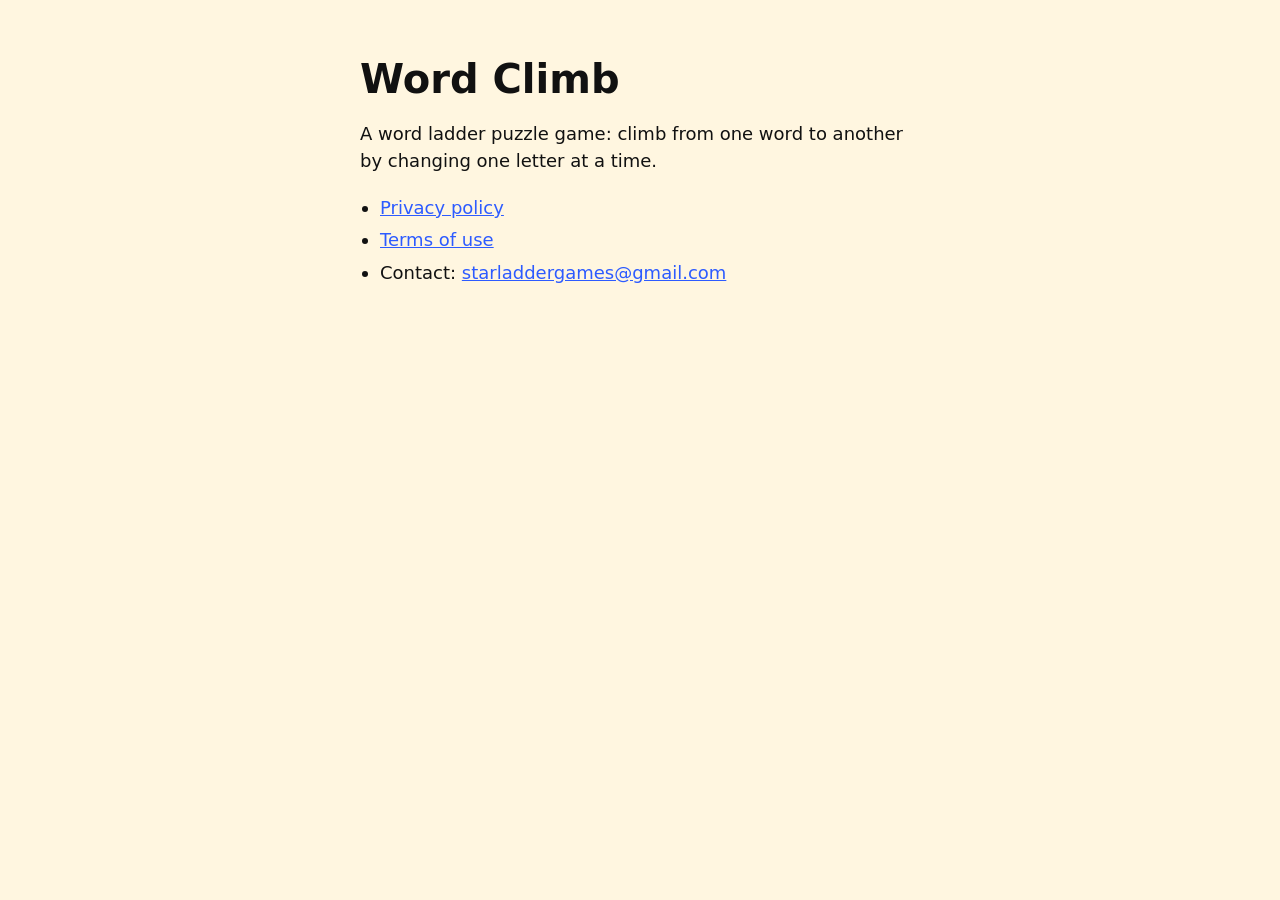
==== index.html @ 8f14c70f "Word Climb website: home page, legal pages, app-ads.txt" ====
<!doctype html>
<html lang="en">
<head>
<meta charset="utf-8">
<meta name="viewport" content="width=device-width, initial-scale=1">
<title>Word Climb</title>
<style>
  body { margin: 0; background: #FFF6E0; color: #111111; font-family: system-ui, -apple-system, "Segoe UI", Roboto, sans-serif; }
  main { max-width: 560px; margin: 0 auto; padding: 56px 20px; }
  h1 { font-size: 40px; margin: 0 0 8px; }
  p { font-size: 18px; line-height: 1.5; }
  a { color: #2D5BFF; }
  ul { padding-left: 20px; font-size: 18px; line-height: 1.8; }
</style>
</head>
<body>
<main>
  <h1>Word Climb</h1>
  <p>A word ladder puzzle game: climb from one word to another by changing one letter at a time.</p>
  <ul>
    <li><a href="legal/privacy-policy.html">Privacy policy</a></li>
    <li><a href="legal/terms-of-use.html">Terms of use</a></li>
    <li>Contact: <a href="mailto:starladdergames@gmail.com">starladdergames@gmail.com</a></li>
  </ul>
</main>
</body>
</html>
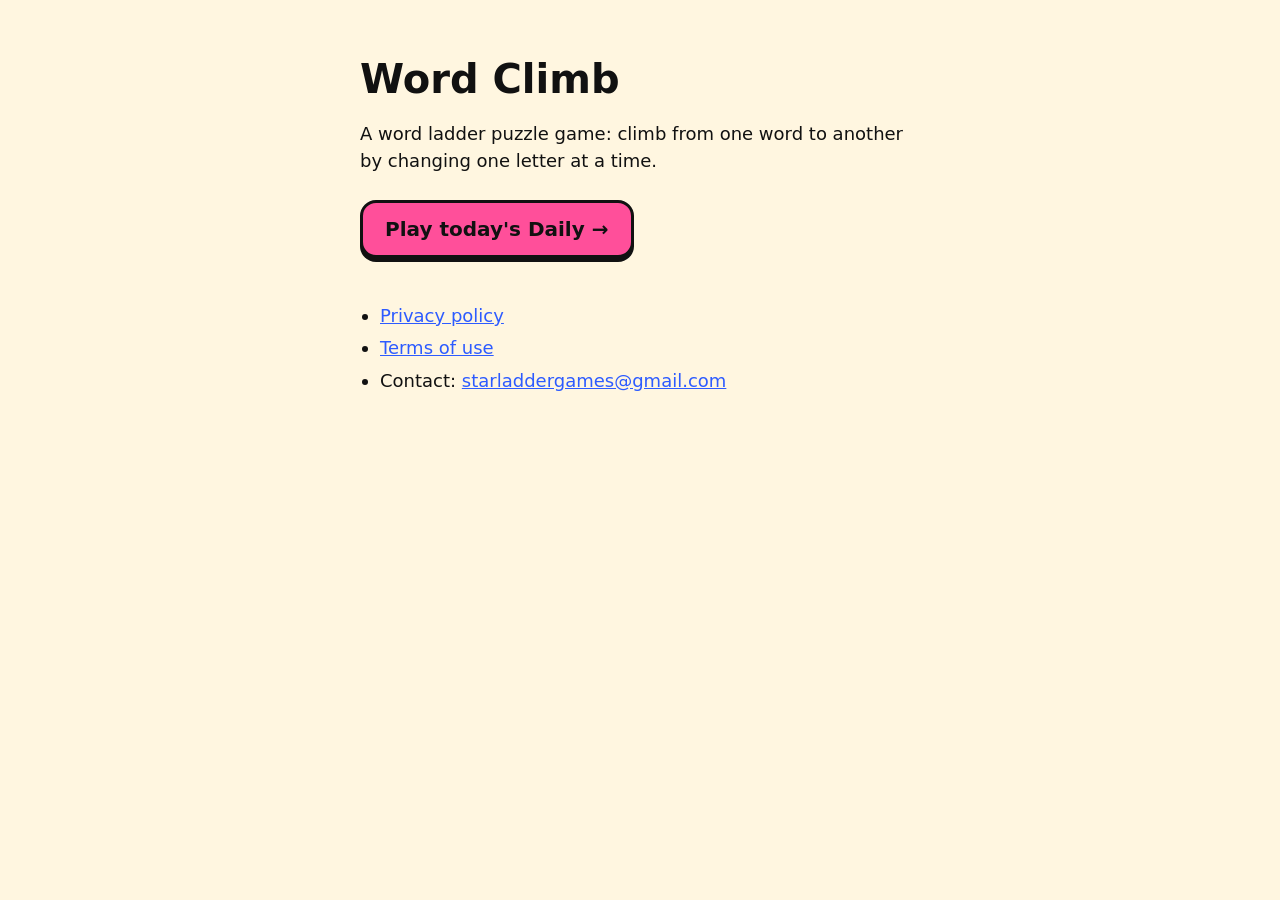
==== commit 74687cb7: "Daily in the browser: today's word ladder, same puzzle as the app; home page links to it" ====
--- a/index.html
+++ b/index.html
@@ -4,6 +4,11 @@
 <meta charset="utf-8">
 <meta name="viewport" content="width=device-width, initial-scale=1">
 <title>Word Climb</title>
+<meta name="description" content="Word Climb: a word ladder puzzle game. Climb from one word to another, one letter at a time. Play today's Daily in your browser.">
+<meta property="og:title" content="Word Climb">
+<meta property="og:description" content="A word ladder puzzle game. Play today's Daily in your browser.">
+<meta property="og:image" content="https://wordclimb.github.io/daily/og-image.png">
+<link rel="icon" type="image/png" href="daily/icon.png">
 <style>
   body { margin: 0; background: #FFF6E0; color: #111111; font-family: system-ui, -apple-system, "Segoe UI", Roboto, sans-serif; }
   main { max-width: 560px; margin: 0 auto; padding: 56px 20px; }
@@ -11,12 +16,15 @@
   p { font-size: 18px; line-height: 1.5; }
   a { color: #2D5BFF; }
   ul { padding-left: 20px; font-size: 18px; line-height: 1.8; }
+  .play { display: inline-block; margin: 8px 0 24px; padding: 14px 22px; border: 3px solid #111111; border-radius: 16px;
+          background: #FF4F9A; color: #111111; font-size: 20px; font-weight: 800; text-decoration: none; box-shadow: 0 4px 0 #111111; }
 </style>
 </head>
 <body>
 <main>
   <h1>Word Climb</h1>
   <p>A word ladder puzzle game: climb from one word to another by changing one letter at a time.</p>
+  <a class="play" href="daily/">Play today's Daily →</a>
   <ul>
     <li><a href="legal/privacy-policy.html">Privacy policy</a></li>
     <li><a href="legal/terms-of-use.html">Terms of use</a></li>
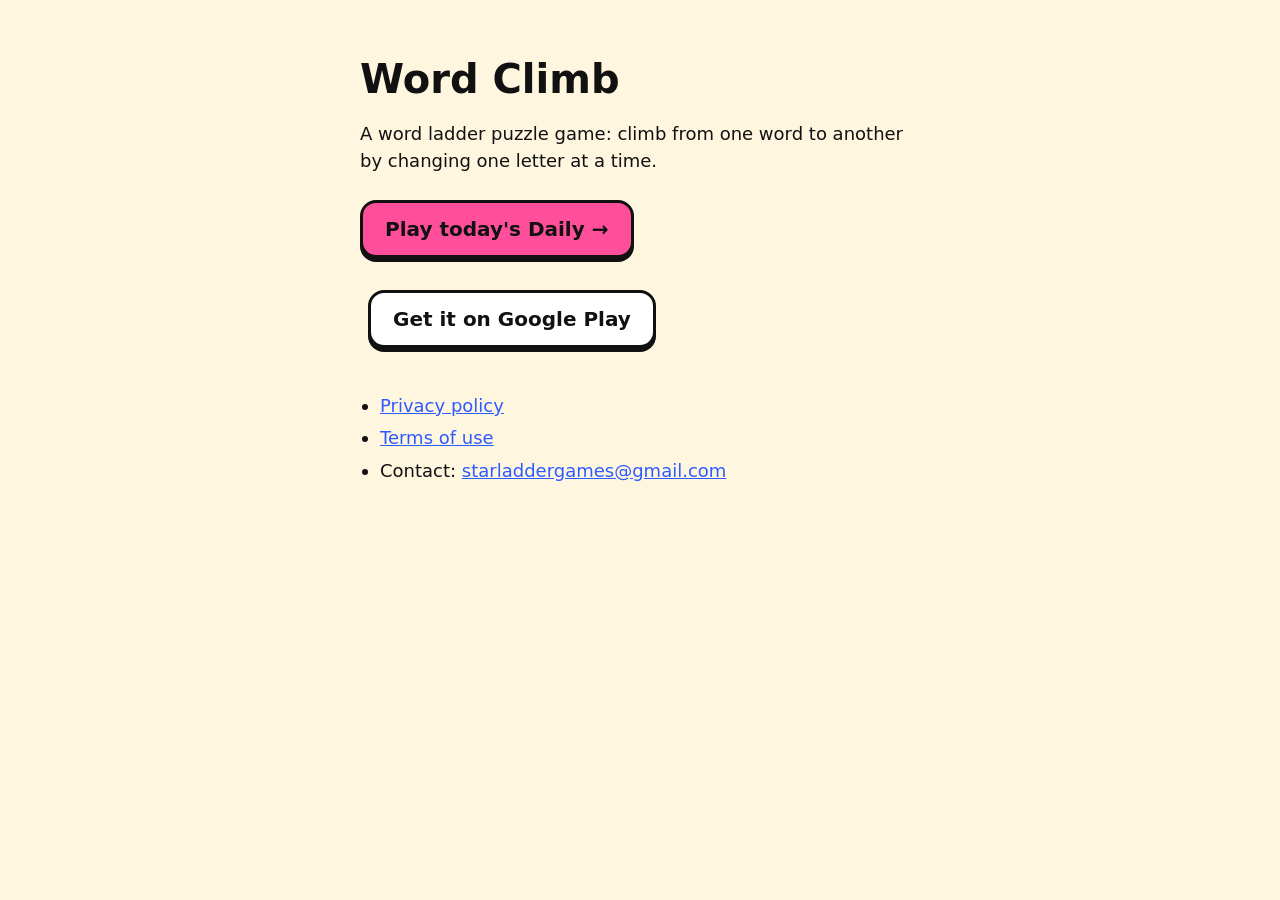
==== commit 75b03e2d: "Word Climb is on Google Play: store button and share text match the app" ====
--- a/index.html
+++ b/index.html
@@ -18,6 +18,7 @@
   ul { padding-left: 20px; font-size: 18px; line-height: 1.8; }
   .play { display: inline-block; margin: 8px 0 24px; padding: 14px 22px; border: 3px solid #111111; border-radius: 16px;
           background: #FF4F9A; color: #111111; font-size: 20px; font-weight: 800; text-decoration: none; box-shadow: 0 4px 0 #111111; }
+  .store { background: #FFFFFF; margin-left: 8px; }
 </style>
 </head>
 <body>
@@ -25,6 +26,7 @@
   <h1>Word Climb</h1>
   <p>A word ladder puzzle game: climb from one word to another by changing one letter at a time.</p>
   <a class="play" href="daily/">Play today's Daily →</a>
+  <a class="play store" href="https://play.google.com/store/apps/details?id=com.garnergames.starladder">Get it on Google Play</a>
   <ul>
     <li><a href="legal/privacy-policy.html">Privacy policy</a></li>
     <li><a href="legal/terms-of-use.html">Terms of use</a></li>
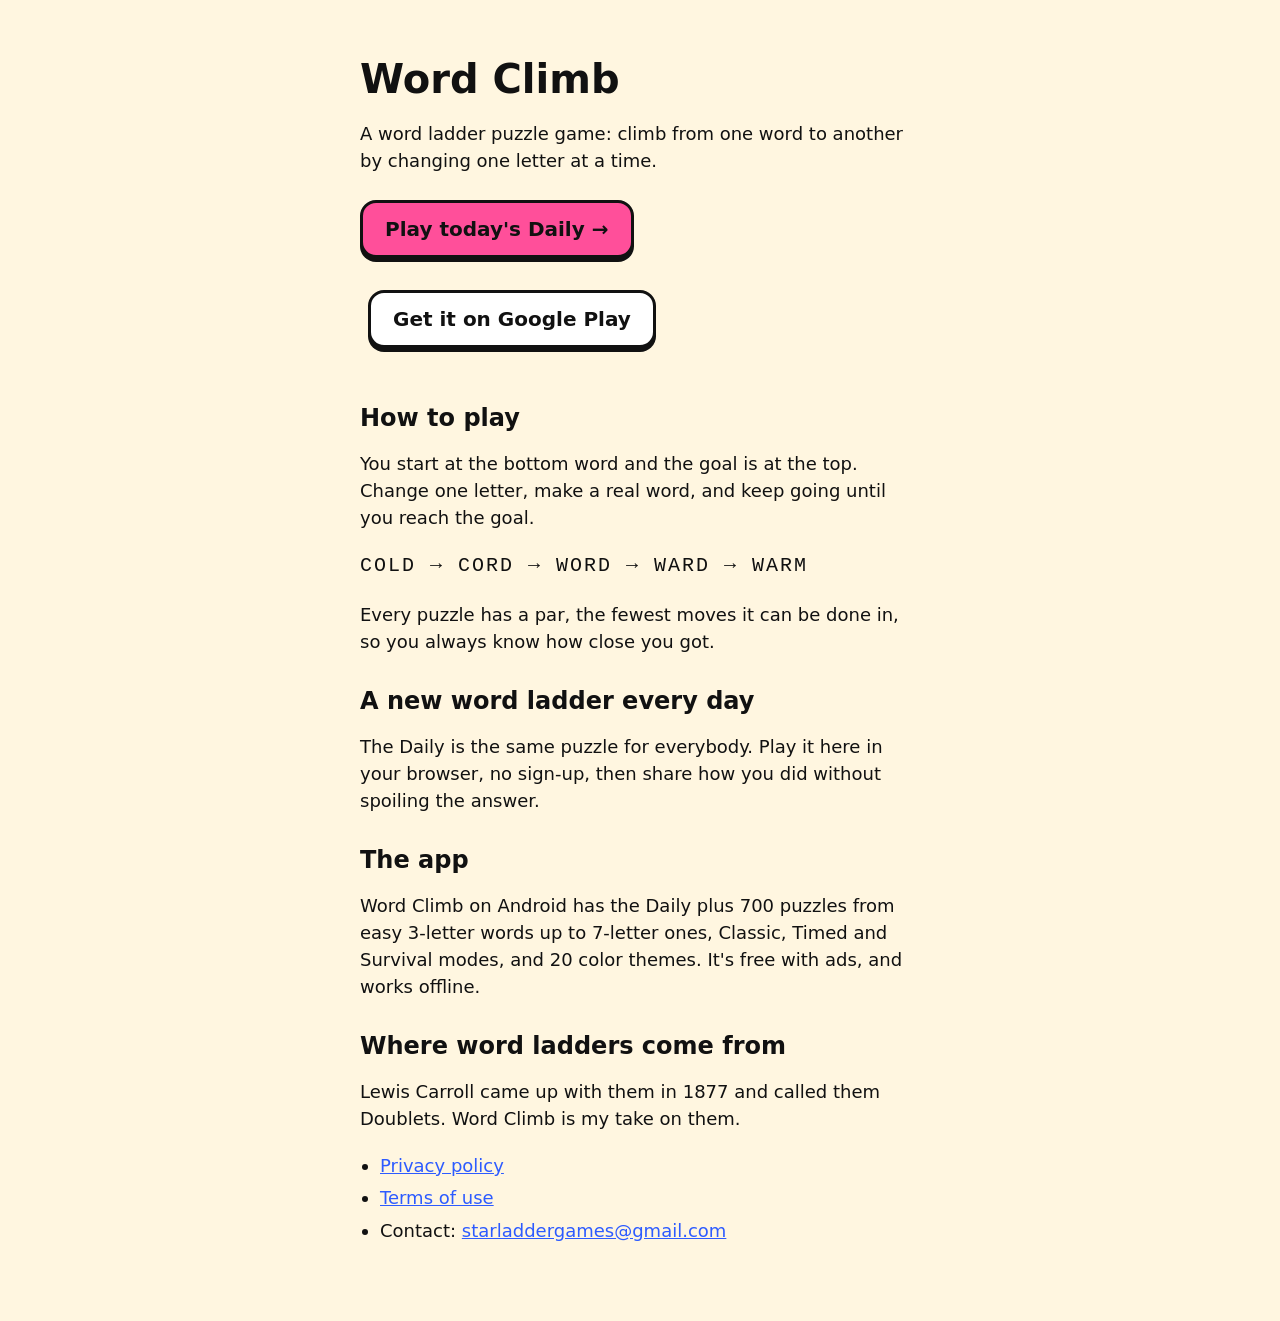
==== commit 6bbfe5cb: "Help search engines find the Daily: titles, how-to-play text, sitemap" ====
--- a/index.html
+++ b/index.html
@@ -3,22 +3,41 @@
 <head>
 <meta charset="utf-8">
 <meta name="viewport" content="width=device-width, initial-scale=1">
-<title>Word Climb</title>
-<meta name="description" content="Word Climb: a word ladder puzzle game. Climb from one word to another, one letter at a time. Play today's Daily in your browser.">
-<meta property="og:title" content="Word Climb">
-<meta property="og:description" content="A word ladder puzzle game. Play today's Daily in your browser.">
+<title>Word Climb: a free daily word ladder puzzle</title>
+<meta name="description" content="Word Climb is a word ladder puzzle. Change one letter at a time to climb from one word to another. Play today's free Daily in your browser, or get the app on Google Play.">
+<link rel="canonical" href="https://wordclimb.github.io/">
+<meta property="og:type" content="website">
+<meta property="og:url" content="https://wordclimb.github.io/">
+<meta property="og:title" content="Word Climb: a free daily word ladder puzzle">
+<meta property="og:description" content="Change one letter at a time to climb from one word to another. A new puzzle every day.">
 <meta property="og:image" content="https://wordclimb.github.io/daily/og-image.png">
+<meta name="twitter:card" content="summary_large_image">
 <link rel="icon" type="image/png" href="daily/icon.png">
+<script type="application/ld+json">
+{
+  "@context": "https://schema.org",
+  "@type": "MobileApplication",
+  "name": "Word Climb: Word Ladder Puzzle",
+  "operatingSystem": "Android",
+  "applicationCategory": "GameApplication",
+  "url": "https://play.google.com/store/apps/details?id=com.garnergames.starladder",
+  "description": "A word ladder puzzle. Change one letter at a time to climb from the start word to the goal word. A new Daily puzzle every day, 700 puzzles in the library, and timed modes.",
+  "offers": { "@type": "Offer", "price": "0", "priceCurrency": "USD" },
+  "author": { "@type": "Organization", "name": "amze games", "email": "starladdergames@gmail.com" }
+}
+</script>
 <style>
   body { margin: 0; background: #FFF6E0; color: #111111; font-family: system-ui, -apple-system, "Segoe UI", Roboto, sans-serif; }
   main { max-width: 560px; margin: 0 auto; padding: 56px 20px; }
   h1 { font-size: 40px; margin: 0 0 8px; }
+  h2 { font-size: 24px; margin: 32px 0 8px; }
   p { font-size: 18px; line-height: 1.5; }
   a { color: #2D5BFF; }
   ul { padding-left: 20px; font-size: 18px; line-height: 1.8; }
   .play { display: inline-block; margin: 8px 0 24px; padding: 14px 22px; border: 3px solid #111111; border-radius: 16px;
           background: #FF4F9A; color: #111111; font-size: 20px; font-weight: 800; text-decoration: none; box-shadow: 0 4px 0 #111111; }
   .store { background: #FFFFFF; margin-left: 8px; }
+  .ladder { font-family: ui-monospace, Consolas, monospace; font-size: 20px; letter-spacing: 2px; }
 </style>
 </head>
 <body>
@@ -27,6 +46,21 @@
   <p>A word ladder puzzle game: climb from one word to another by changing one letter at a time.</p>
   <a class="play" href="daily/">Play today's Daily →</a>
   <a class="play store" href="https://play.google.com/store/apps/details?id=com.garnergames.starladder">Get it on Google Play</a>
+
+  <h2>How to play</h2>
+  <p>You start at the bottom word and the goal is at the top. Change one letter, make a real word, and keep going until you reach the goal.</p>
+  <p class="ladder">COLD → CORD → WORD → WARD → WARM</p>
+  <p>Every puzzle has a par, the fewest moves it can be done in, so you always know how close you got.</p>
+
+  <h2>A new word ladder every day</h2>
+  <p>The Daily is the same puzzle for everybody. Play it here in your browser, no sign-up, then share how you did without spoiling the answer.</p>
+
+  <h2>The app</h2>
+  <p>Word Climb on Android has the Daily plus 700 puzzles from easy 3-letter words up to 7-letter ones, Classic, Timed and Survival modes, and 20 color themes. It's free with ads, and works offline.</p>
+
+  <h2>Where word ladders come from</h2>
+  <p>Lewis Carroll came up with them in 1877 and called them Doublets. Word Climb is my take on them.</p>
+
   <ul>
     <li><a href="legal/privacy-policy.html">Privacy policy</a></li>
     <li><a href="legal/terms-of-use.html">Terms of use</a></li>
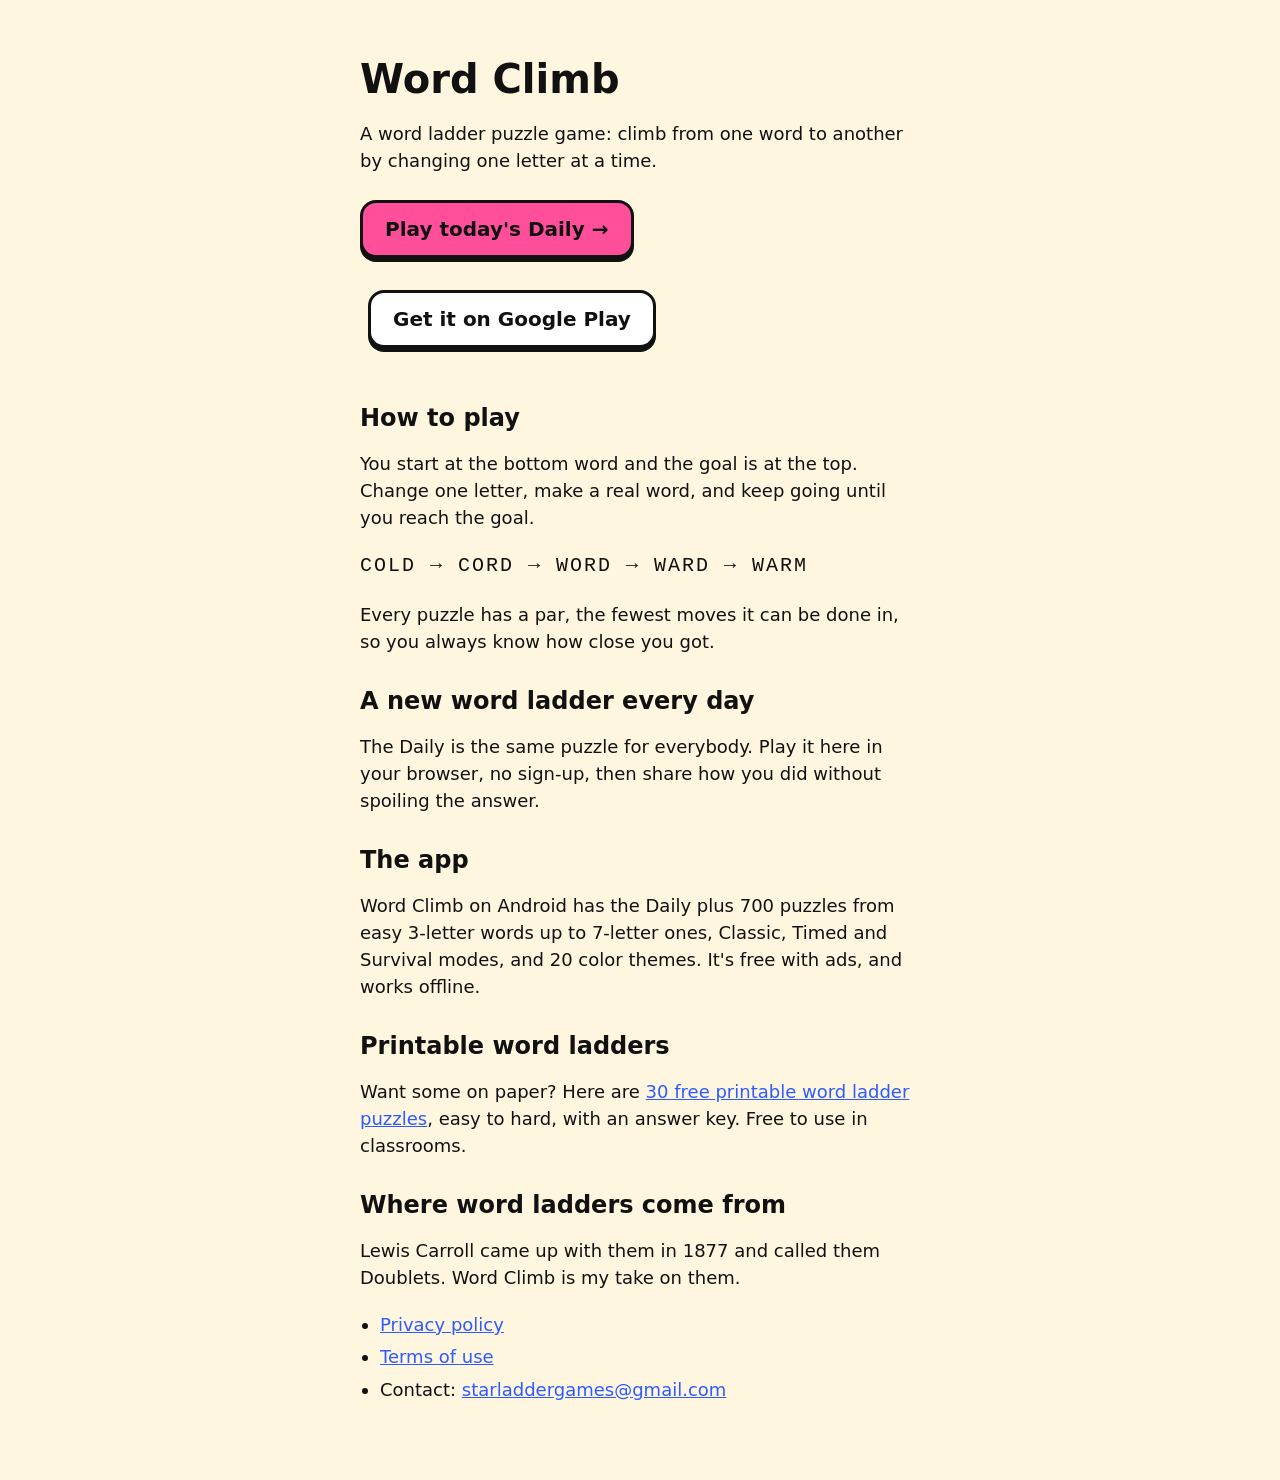
==== commit d414fb2c: "Free printable word ladder puzzles (30, easy to hard, with answers)" ====
--- a/index.html
+++ b/index.html
@@ -6,6 +6,7 @@
 <title>Word Climb: a free daily word ladder puzzle</title>
 <meta name="description" content="Word Climb is a word ladder puzzle. Change one letter at a time to climb from one word to another. Play today's free Daily in your browser, or get the app on Google Play.">
 <link rel="canonical" href="https://wordclimb.github.io/">
+<meta name="google-site-verification" content="SUg5cP3T4TcpBDFOHNjwOlVH9jdrnnmiZoqCfKhAMx0">
 <meta property="og:type" content="website">
 <meta property="og:url" content="https://wordclimb.github.io/">
 <meta property="og:title" content="Word Climb: a free daily word ladder puzzle">
@@ -58,6 +59,9 @@
   <h2>The app</h2>
   <p>Word Climb on Android has the Daily plus 700 puzzles from easy 3-letter words up to 7-letter ones, Classic, Timed and Survival modes, and 20 color themes. It's free with ads, and works offline.</p>
 
+  <h2>Printable word ladders</h2>
+  <p>Want some on paper? Here are <a href="word-ladders/">30 free printable word ladder puzzles</a>, easy to hard, with an answer key. Free to use in classrooms.</p>
+
   <h2>Where word ladders come from</h2>
   <p>Lewis Carroll came up with them in 1877 and called them Doublets. Word Climb is my take on them.</p>
 
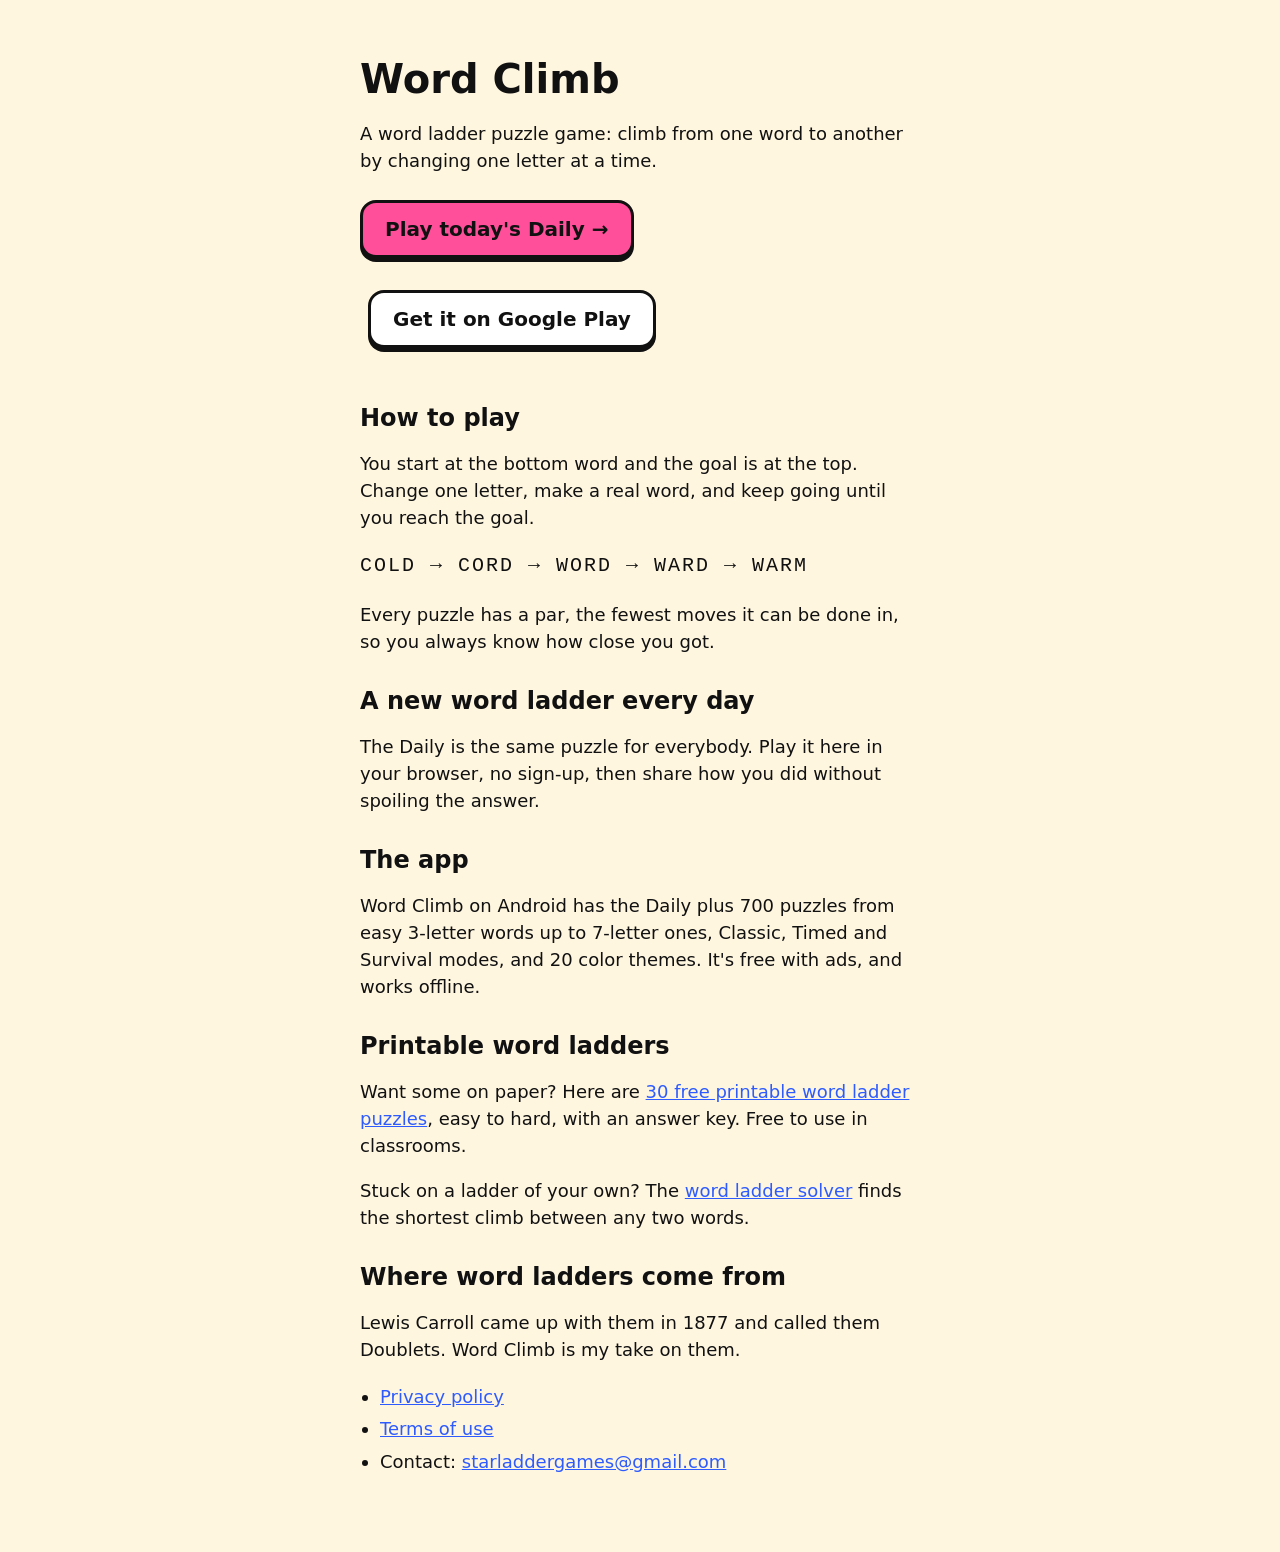
==== commit 77a29bec: "Free word ladder solver (refuses Daily puzzles), IndexNow key" ====
--- a/index.html
+++ b/index.html
@@ -61,6 +61,7 @@
 
   <h2>Printable word ladders</h2>
   <p>Want some on paper? Here are <a href="word-ladders/">30 free printable word ladder puzzles</a>, easy to hard, with an answer key. Free to use in classrooms.</p>
+  <p>Stuck on a ladder of your own? The <a href="solver/">word ladder solver</a> finds the shortest climb between any two words.</p>
 
   <h2>Where word ladders come from</h2>
   <p>Lewis Carroll came up with them in 1877 and called them Doublets. Word Climb is my take on them.</p>
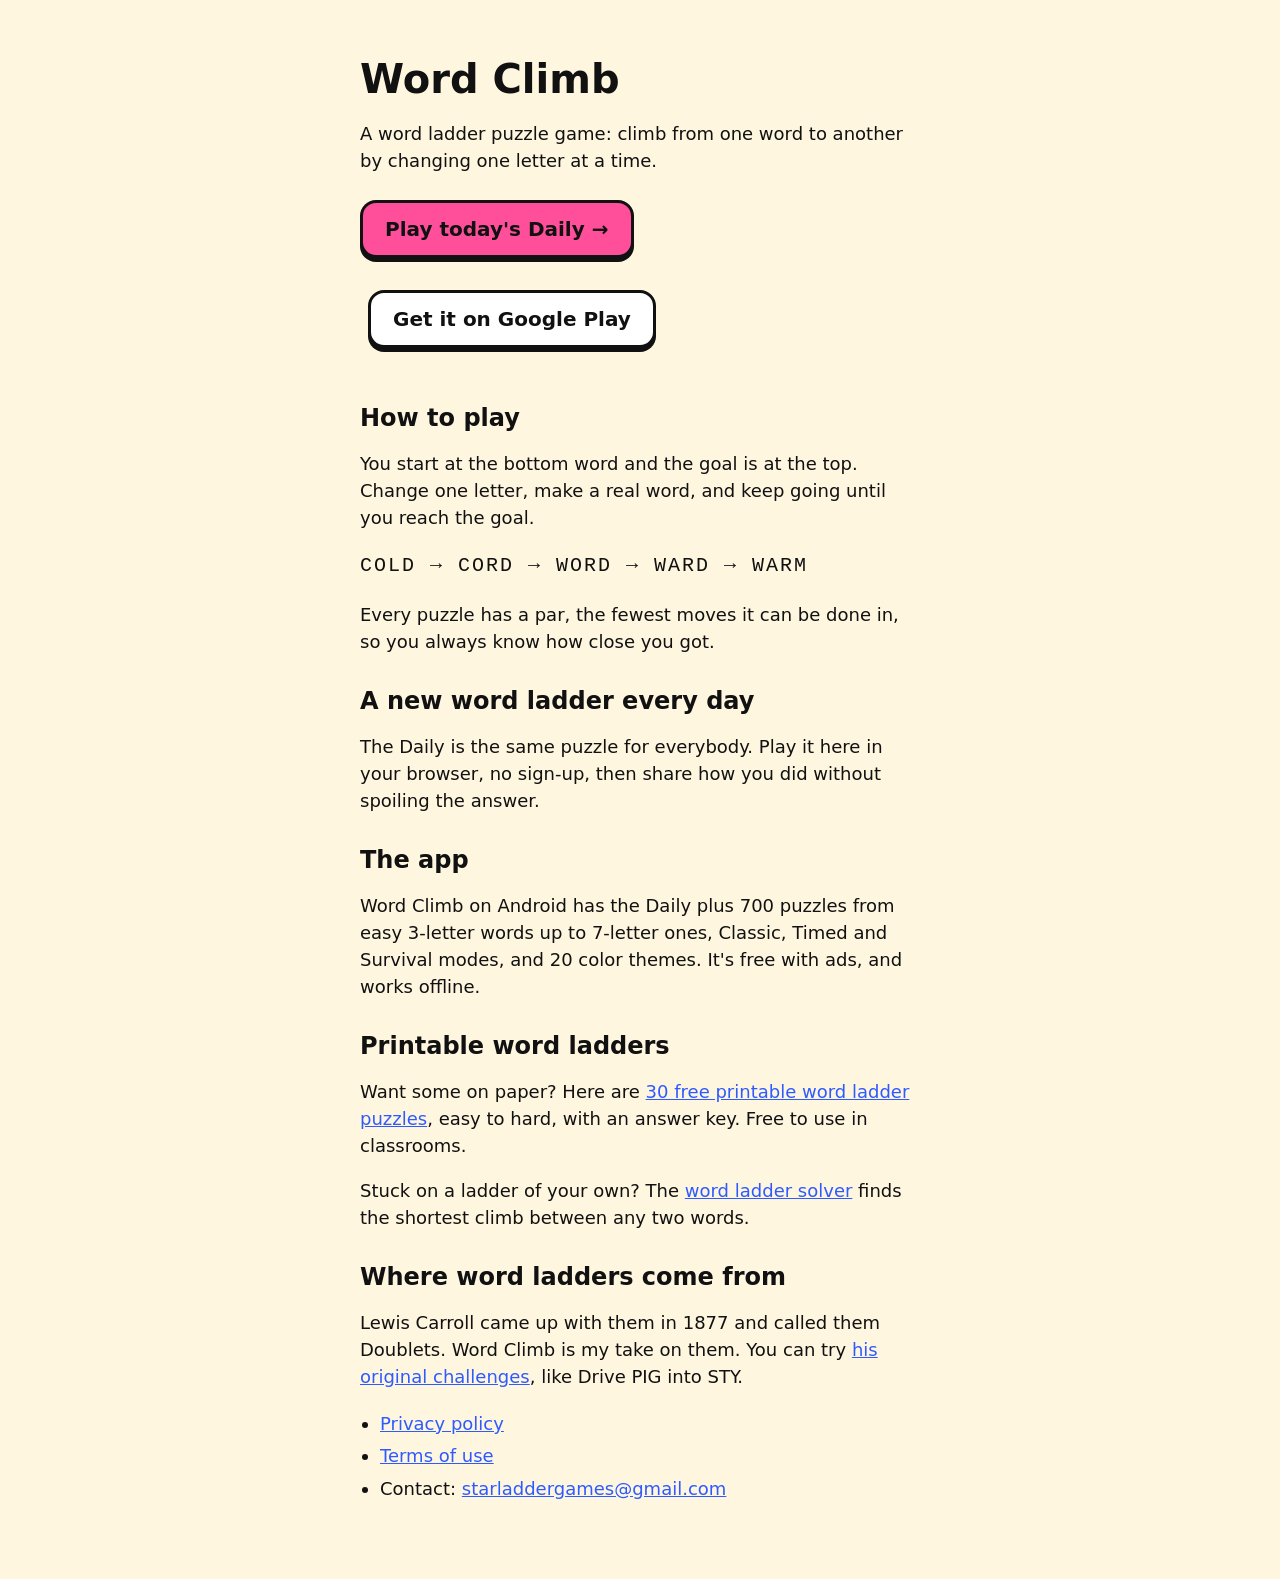
==== commit b5d96ae9: "Lewis Carroll's Doublets: 14 classic challenges with answers" ====
--- a/index.html
+++ b/index.html
@@ -64,7 +64,7 @@
   <p>Stuck on a ladder of your own? The <a href="solver/">word ladder solver</a> finds the shortest climb between any two words.</p>
 
   <h2>Where word ladders come from</h2>
-  <p>Lewis Carroll came up with them in 1877 and called them Doublets. Word Climb is my take on them.</p>
+  <p>Lewis Carroll came up with them in 1877 and called them Doublets. Word Climb is my take on them. You can try <a href="doublets/">his original challenges</a>, like Drive PIG into STY.</p>
 
   <ul>
     <li><a href="legal/privacy-policy.html">Privacy policy</a></li>
